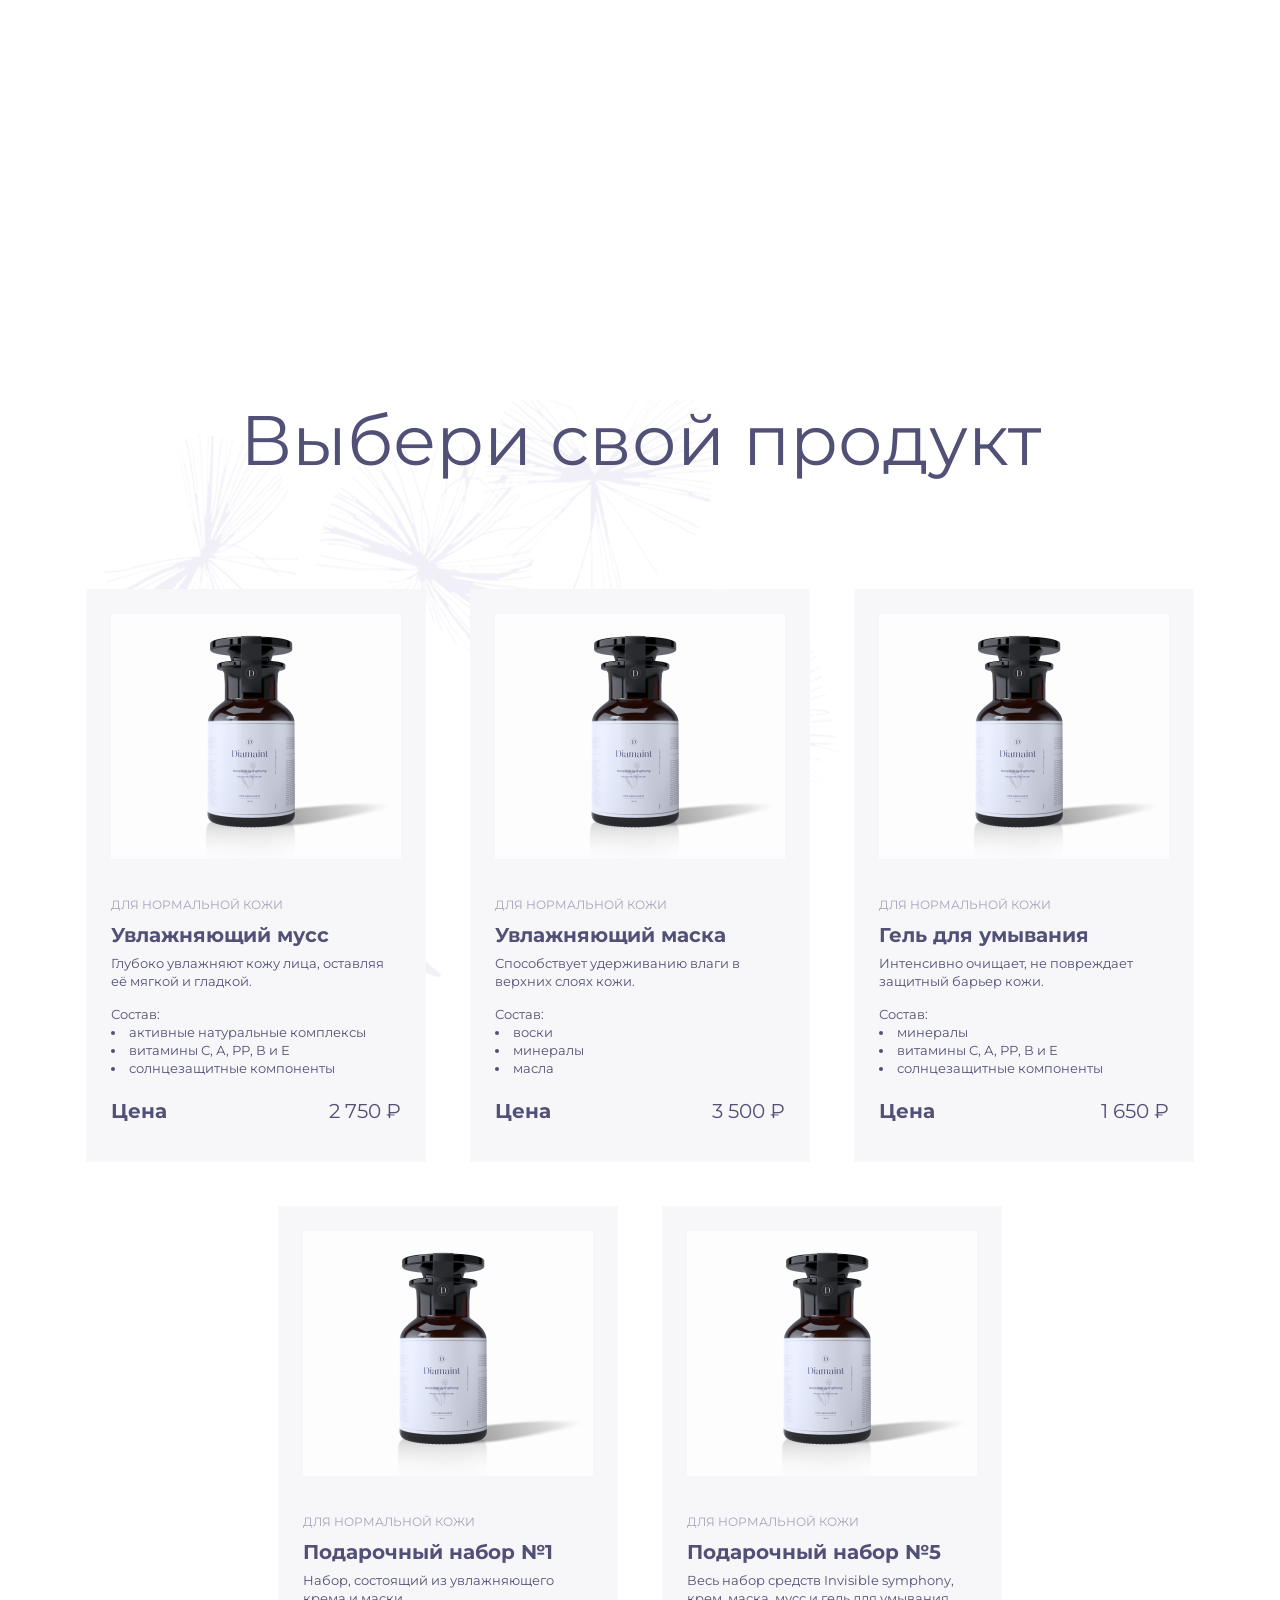
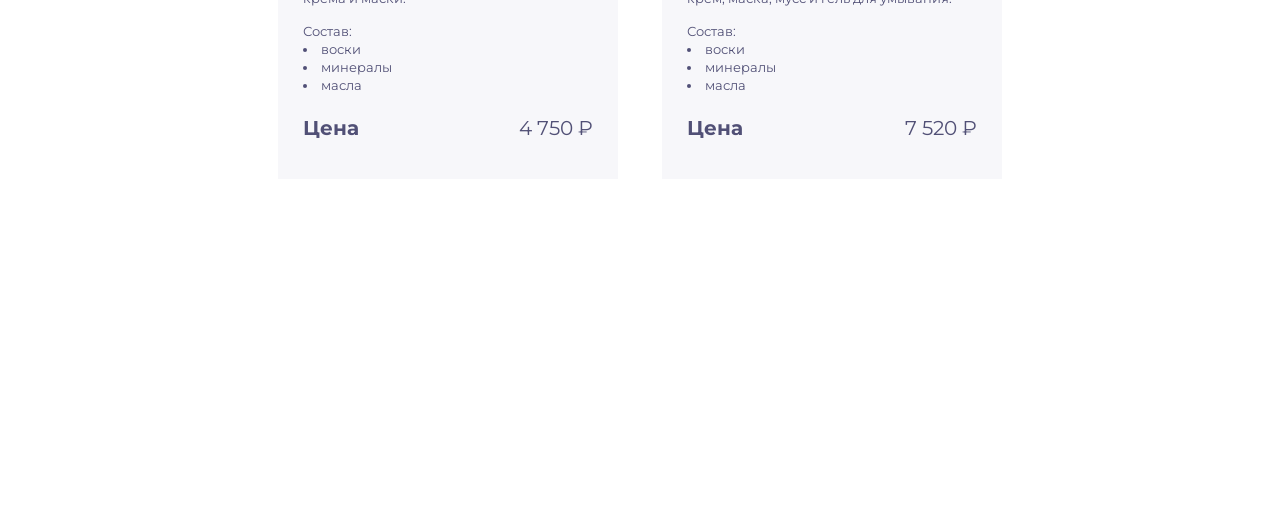
==== index.html @ 43199721 "исправление" ====
<!DOCTYPE html>
<html lang="en">
<head>
  <meta charset="UTF-8">
  <meta name="viewport" content="width=device-width, initial-scale=1.0">
  <title>Каталог продуктов</title>
  <link rel="stylesheet" href="/styles/style.css">
  <link href="https://fonts.googleapis.com/css2?family=Montserrat:wght@400;700&display=swap" rel="stylesheet">
</head>
<body>
    <main class="products-container">
      <div class="card-catalog__box">
        <h1 class="title">Выбери свой продукт</h1>
      </div>
      <div class="product-list">
        <article class="product-card">
          <img class="image" src="images/photo_1.png" alt="Увлажняющий мусс">
          <span class="product-card__caption">для нормальной кожи</span>
          <h2 class="product-card__name">Увлажняющий мусс</h2>
          <p class="product-card__description">Глубоко увлажняют кожу лица, оставляя её мягкой и гладкой.</p>
            <div class="product-card__composition">
              <p class="product-card__compound">Состав:</p>
              <ul class="product-card__components">
                <li>активные натуральные комплексы</li>
                <li>витамины С, А, РР, В и Е</li>
                <li>солнцезащитные компоненты</li>
              </ul>
            </div>
            <div class="product-card__price">
              <b>Цена</b>
              <p>2 750 &#8381;</p>
            </div>
        </article>
        <article class="product-card">
          <img class="image" src="images/photo_1.png" alt="Увлажняющий мусс">
          <span class="product-card__caption">для нормальной кожи</span>
          <h2 class="product-card__name">Увлажняющий маска</h2>
          <p class="product-card__description">Способствует удерживанию влаги в верхних слоях кожи.</p>
            <div class="product-card__composition">
              <p class="product-card__compound">Состав:</p>
              <ul class="product-card__components">
                <li>воски</li>
                <li>минералы</li>
                <li>масла</li>
              </ul>
            </div>
            <div class="product-card__price">
              <b>Цена</b>
              <p>3 500 &#8381;</p>
            </div>
        </article>
        <article class="product-card">
          <img class="image" src="images/photo_1.png" alt="Увлажняющий мусс">
          <span class="product-card__caption">для нормальной кожи</span>
          <h2 class="product-card__name">Гель для умывания</h2>
          <p class="product-card__description">Интенсивно очищает, не повреждает защитный барьер кожи.</p>
            <div class="product-card__composition">
              <p class="product-card__compound">Состав:</p>
              <ul class="product-card__components">
                <li>минералы</li>
                <li>витамины С, А, РР, В и Е</li>
                <li>солнцезащитные компоненты</li>
              </ul>
            </div>
            <div class="product-card__price">
              <b>Цена</b>
              <p>1 650 &#8381;</p>
            </div>
        </article>
        <article class="product-card">
          <img class="image" src="images/photo_1.png" alt="Увлажняющий мусс">
          <span class="product-card__caption">для нормальной кожи</span>
          <h2 class="product-card__name">Подарочный набор №1</h2>
          <p class="product-card__description">Набор, состоящий из увлажняющего крема и маски.</p>
            <div class="product-card__composition">
              <p class="product-card__compound">Состав:</p>
              <ul class="product-card__components">
                <li>воски</li>
                <li>минералы</li>
                <li>масла</li>
              </ul>
            </div>
            <div class="product-card__price">
              <b>Цена</b>
              <p>4 750 &#8381;</p>
            </div>
        </article>
        <article class="product-card">
          <img class="image" src="images/photo_1.png" alt="Увлажняющий мусс">
          <span class="product-card__caption">для нормальной кожи</span>
          <h2 class="product-card__name">Подарочный набор №5</h2>
          <p class="product-card__description">Весь набор средств Invisible symphony, крем, маска, мусс и гель для умывания.</p>
            <div class="product-card__composition">
              <p class="product-card__compound">Состав:</p>
              <ul class="product-card__components">
                <li>воски</li>
                <li>минералы</li>
                <li>масла</li>
              </ul>
            </div>
            <div class="product-card__price">
              <b>Цена</b>
              <p>7 520 &#8381;</p>
            </div>
        </article>
      </div>
    </main>
</body>
</html>
---- styles/style.css ----
*,
*::before,
*::after {
    font-family: "Montserrat", Arial, sans-serif;
    box-sizing: border-box;
    margin: 0;
    padding: 0;
}

body {
  font-size: 13px;
  line-height: 18px;
  background-color: #FFFFFF;
}

.title {
    font-size: 70px;
    font-weight: 400;
    line-height: 78px;
    letter-spacing: 0%;
    text-align: center;
    color: #515076;
}

.products-container {
    margin-left: auto;
    margin-right: auto;
    width: 1280px;
    margin-top: 400px;
    height: 1715px;
    padding: 1px;
    background-image: url("/images/photo_6.png");
    background-repeat: no-repeat;
    background-size: 790px 697px;
    background-position: 85px -1px;
}

.product-list {
    display: flex;
    flex-wrap: wrap;
    justify-content: center;
    gap: 44px;
    margin-left: 85px;
    margin-right: 85px;
    margin-top: 110px;
 }
 
.image {
    width: 290px;
    height: 245px;
    margin-bottom: 30px;
}

.product-card {
    width: 340px;
    height: 573px;
    padding: 25px;
    background-color: #F7F7FA
}

.product-card__caption {
    font-weight: 400;
    font-size: 12px; 
    line-height: 24px;
    letter-spacing: 0%;
    text-transform: uppercase;
    color: #A5A3B9;
    margin-top: 30px;
}

.product-card__name {
    margin-top: 5px;
    letter-spacing: 0%;
    color: #515076;
    font-weight: 700;
    font-size: 20px;
    line-height: 27px;
}

.cards-catalog__box {
    width: 846px;
    height: 78px;
    margin-left: 217px;
    margin-top: 220px;
}

.product-card__description {
    font-weight: 400; 
    font-size: 13px;
    line-height: 18px;
    letter-spacing: 0%;
    margin-top: 5px;
    color: #515076;
}

.product-card__composition {
    font-size: 13px;
    margin-top: 15px;
    line-height: 18px;
    color: #515076;
}

.product-card__compound {
    font-weight: 400;
    font-style: normal;
    font-size: 13px;
    line-height: 18px;
    letter-spacing: 0%;
    margin-top: 15px;
}

.product-card__components {
    margin-left: 0px;
    padding-left: 0px;
    list-style-position: inside;
    margin-bottom: 25px;
}

.product-card__price {
    display: flex;
    justify-content: space-between;
    margin-top: 25px;
    color: #515076;
    font-size: 20px;
}
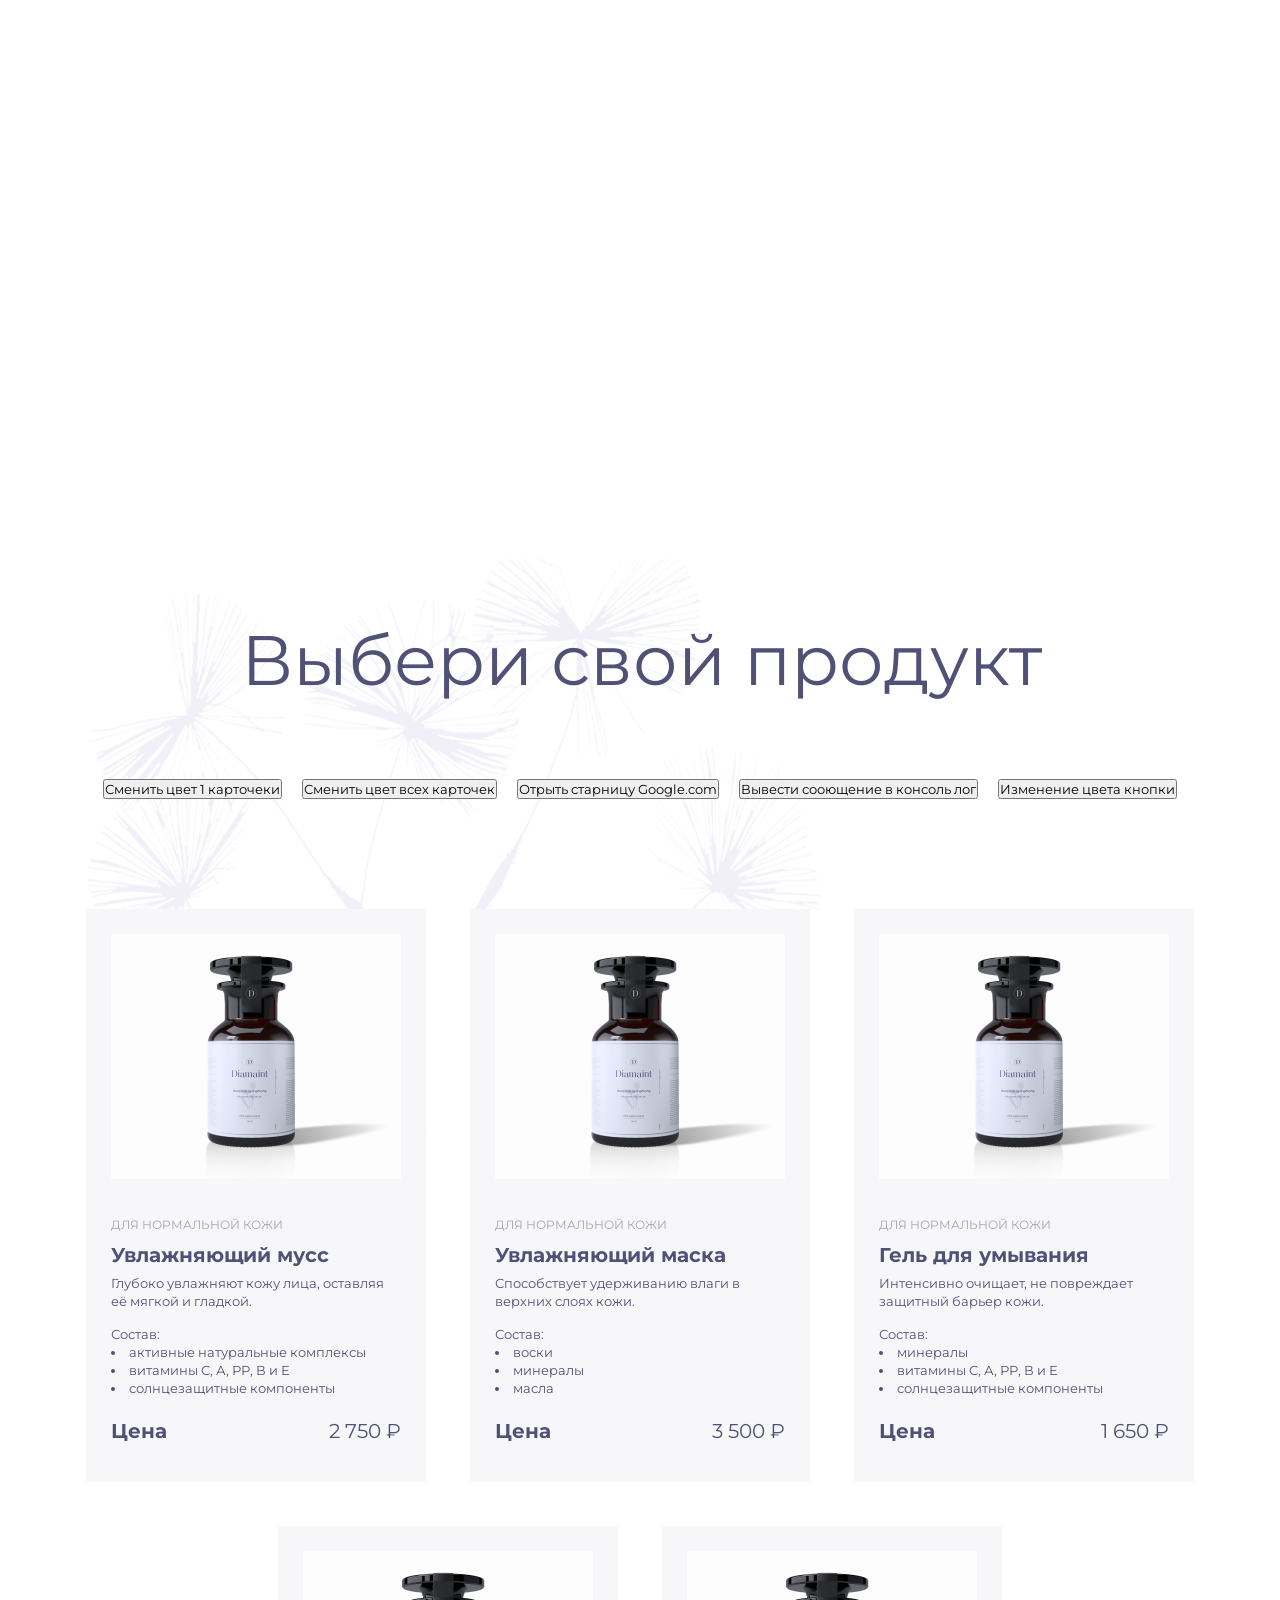
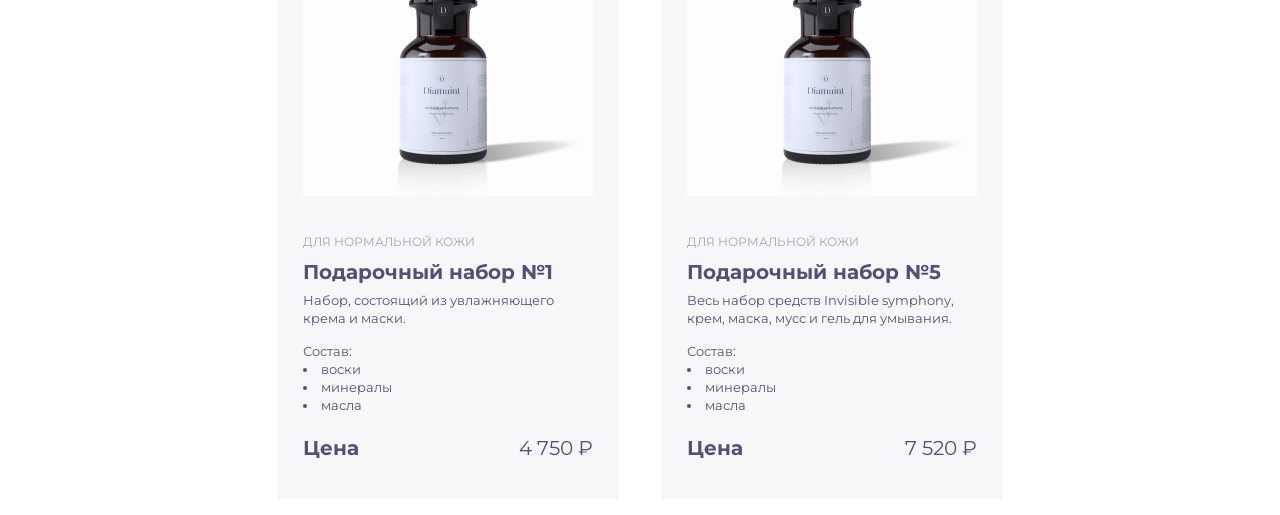
==== commit 43811f5c: "(6)-added-a-js-doc,-and-buttons" ====
--- a/index.html
+++ b/index.html
@@ -9,11 +9,19 @@
 </head>
 <body>
     <main class="products-container">
-      <div class="card-catalog__box">
+      <div class="cards-catalog__box">
         <h1 class="title">Выбери свой продукт</h1>
+      </div>
+      <div class="buttons">
+        <button id="change-color-first-card">Сменить цвет 1 карточеки</button>
+        <button id="change-color-all-card">Сменить цвет всех карточек</button>
+        <button id="open-google">Отрыть старницу Google.com</button>
+        <button id="output-console-log">Вывести сооющение в консоль лог</button>
+        <button id="change-color-button">Изменение цвета кнопки</button>
       </div>
       <div class="product-list">
         <article class="product-card">
+          <div class="bg-flower"></div>
           <img class="image" src="images/photo_1.png" alt="Увлажняющий мусс">
           <span class="product-card__caption">для нормальной кожи</span>
           <h2 class="product-card__name">Увлажняющий мусс</h2>
@@ -105,5 +113,6 @@
         </article>
       </div>
     </main>
+    <script src="main.js"></script>
 </body>
 </html>
--- a/styles/style.css
+++ b/styles/style.css
@@ -26,13 +26,22 @@
     margin-left: auto;
     margin-right: auto;
     width: 1280px;
+    height: 1715px;
     margin-top: 400px;
-    height: 1715px;
     padding: 1px;
+}
+
+.bg-flower {
+    position: absolute;
     background-image: url("/images/photo_6.png");
     background-repeat: no-repeat;
     background-size: 790px 697px;
     background-position: 85px -1px;
+    width: 100%;
+    height: 100%;
+    z-index: -1;
+    left: -100px;
+    top: -350px;
 }
 
 .product-list {
@@ -43,6 +52,7 @@
     margin-left: 85px;
     margin-right: 85px;
     margin-top: 110px;
+    position: relative;
  }
  
 .image {
@@ -82,6 +92,14 @@
     height: 78px;
     margin-left: 217px;
     margin-top: 220px;
+}
+
+.buttons{
+    margin-top: 80px;
+    display: flex;
+    /*flex-wrap: wrap;*/
+    justify-content: center;
+    gap: 20px;
 }
 
 .product-card__description {
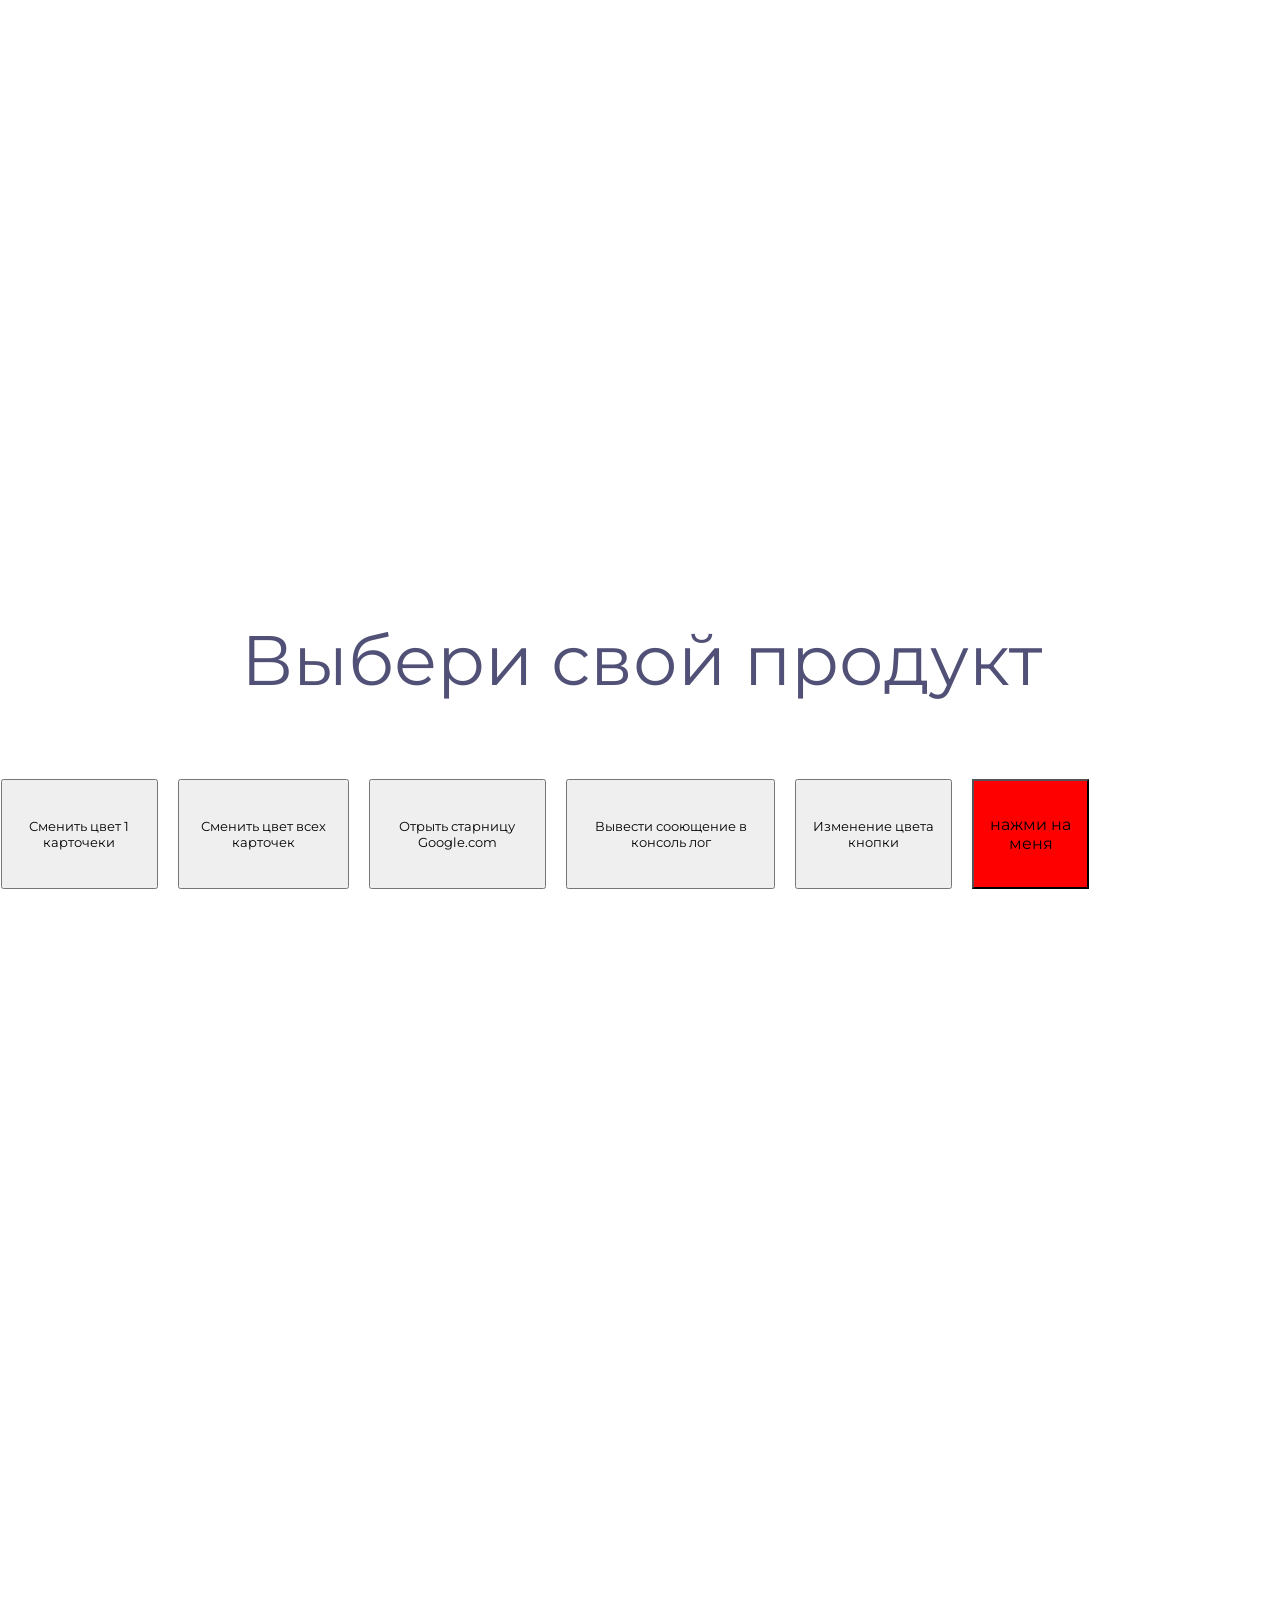
==== commit 05f0708b: "add hm10" ====
--- a/index.html
+++ b/index.html
@@ -1,4 +1,4 @@
-<!DOCTYPE html>
+<!--<!DOCTYPE html>
 <html lang="en">
 <head>
   <meta charset="UTF-8">
@@ -114,5 +114,58 @@
       </div>
     </main>
     <script src="main.js"></script>
+    <script src="homework-7.js"></script>
+    <script src="homework-8.js"></script>
+    <script src="homework-9.js"></script>
+    <script type="module" src="homework-9.js"></script>
 </body>
-</html>+</html>
+-->
+<!DOCTYPE html>
+<html lang="en">
+<head>
+  <meta charset="UTF-8">
+  <meta name="viewport" content="width=device-width, initial-scale=1.0">
+  <title>Каталог продуктов</title>
+  <link rel="stylesheet" href="/styles/style.css">
+  <link href="https://fonts.googleapis.com/css2?family=Montserrat:wght@400;700&display=swap" rel="stylesheet">
+</head>
+<body>
+    <main class="products-container">
+      <div class="cards-catalog__box">
+        <h1 class="title">Выбери свой продукт</h1>
+      </div>
+      <div class="buttons">
+        <button id="change-color-first-card">Сменить цвет 1 карточеки</button>
+        <button id="change-color-all-card">Сменить цвет всех карточек</button>
+        <button id="open-google">Отрыть старницу Google.com</button>
+        <button id="output-console-log">Вывести сооющение в консоль лог</button>
+        <button id="change-color-button">Изменение цвета кнопки</button>
+        <button class="btn">нажми на меня</button>
+        <template id="card-template">
+          <li class="product_card card">
+            <img src="" alt="" class="image" />
+            <span class="product-card__caption"></span>
+            <h2 class="product-card__name"></h2>
+            <p class="product-card__description"></p>
+            <div class="product-card__components compound">
+              <span class="product-card__name">Состав:</span>
+              <ul class="product-list"></ul>
+            </div>
+            <div class="product-card__price price">
+              <b class="title">Цена</b>
+              <span class="product-card__price"></span>
+            </div>
+          </li>
+        </template>
+        <ul id="card-list" class="product-list"></ul>
+      </div>
+    </main>
+    <script src="main.js"></script>
+    <script src="homework-7.js"></script>
+    <script src="homework-8.js"></script>
+    <script src="homework-9.js"></script>
+    <script type="module" src="homework-9.js"></script>
+    <script type="module" src="homework-10.js"></script>
+</body>
+</html>  
--- a/styles/style.css
+++ b/styles/style.css
@@ -61,7 +61,7 @@
     margin-bottom: 30px;
 }
 
-.product-card {
+.product_card {
     width: 340px;
     height: 573px;
     padding: 25px;
@@ -97,7 +97,6 @@
 .buttons{
     margin-top: 80px;
     display: flex;
-    /*flex-wrap: wrap;*/
     justify-content: center;
     gap: 20px;
 }
@@ -141,4 +140,8 @@
     color: #515076;
     font-size: 20px;
 }
- 
+
+.btn {
+    font-size: 16px;
+    background-color: red;
+}
--- a/styles/style.css
+++ b/styles/style.css
@@ -61,7 +61,7 @@
     margin-bottom: 30px;
 }
 
-.product-card {
+.product_card {
     width: 340px;
     height: 573px;
     padding: 25px;
@@ -97,7 +97,6 @@
 .buttons{
     margin-top: 80px;
     display: flex;
-    /*flex-wrap: wrap;*/
     justify-content: center;
     gap: 20px;
 }
@@ -141,4 +140,8 @@
     color: #515076;
     font-size: 20px;
 }
- 
+
+.btn {
+    font-size: 16px;
+    background-color: red;
+}
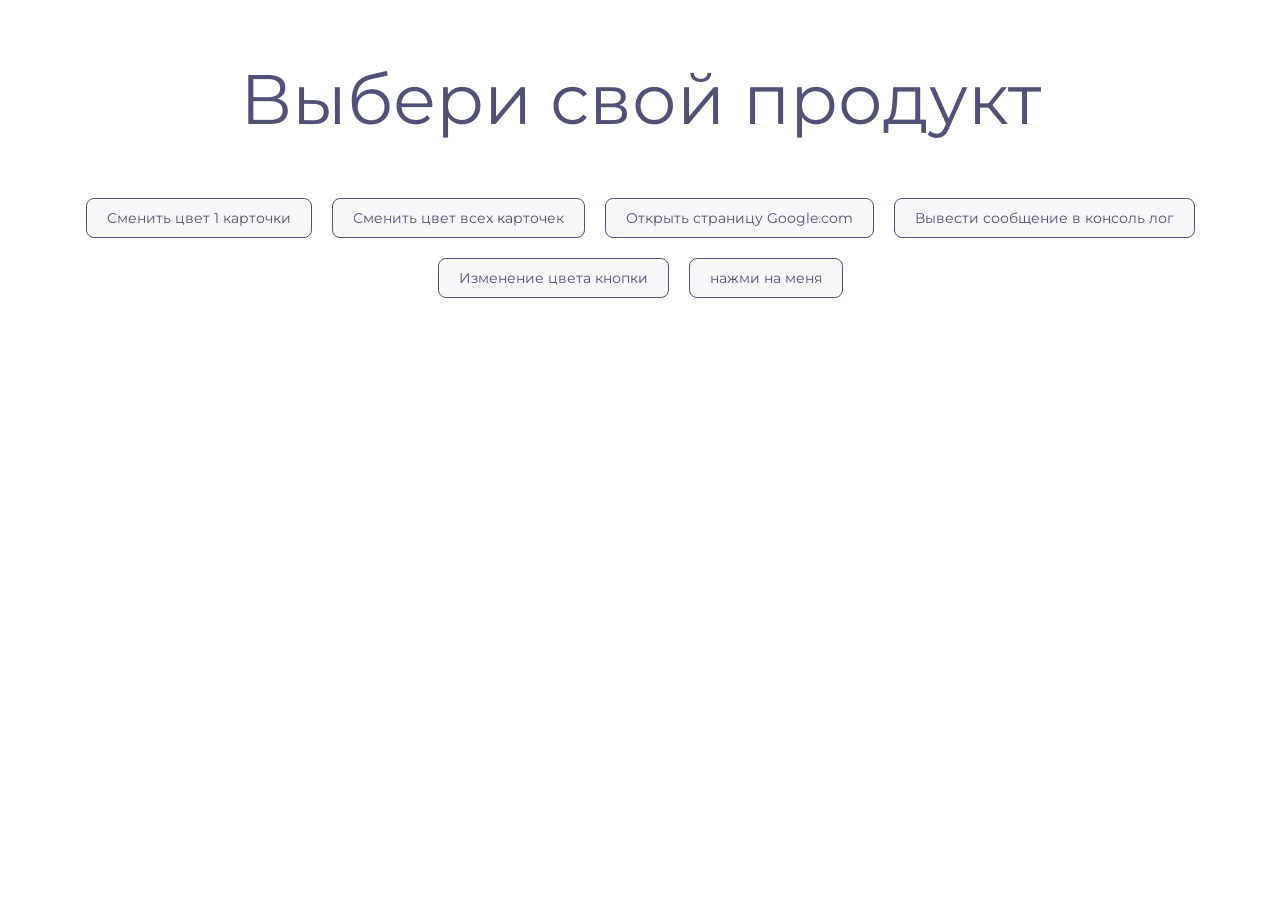
==== commit e5d7cee3: "completed-all-tasks" ====
--- a/index.html
+++ b/index.html
@@ -1,170 +1,46 @@
-<!--<!DOCTYPE html>
-<html lang="en">
-<head>
-  <meta charset="UTF-8">
-  <meta name="viewport" content="width=device-width, initial-scale=1.0">
-  <title>Каталог продуктов</title>
-  <link rel="stylesheet" href="/styles/style.css">
-  <link href="https://fonts.googleapis.com/css2?family=Montserrat:wght@400;700&display=swap" rel="stylesheet">
-</head>
-<body>
-    <main class="products-container">
-      <div class="cards-catalog__box">
-        <h1 class="title">Выбери свой продукт</h1>
-      </div>
-      <div class="buttons">
-        <button id="change-color-first-card">Сменить цвет 1 карточеки</button>
-        <button id="change-color-all-card">Сменить цвет всех карточек</button>
-        <button id="open-google">Отрыть старницу Google.com</button>
-        <button id="output-console-log">Вывести сооющение в консоль лог</button>
-        <button id="change-color-button">Изменение цвета кнопки</button>
-      </div>
-      <div class="product-list">
-        <article class="product-card">
-          <div class="bg-flower"></div>
-          <img class="image" src="images/photo_1.png" alt="Увлажняющий мусс">
-          <span class="product-card__caption">для нормальной кожи</span>
-          <h2 class="product-card__name">Увлажняющий мусс</h2>
-          <p class="product-card__description">Глубоко увлажняют кожу лица, оставляя её мягкой и гладкой.</p>
-            <div class="product-card__composition">
-              <p class="product-card__compound">Состав:</p>
-              <ul class="product-card__components">
-                <li>активные натуральные комплексы</li>
-                <li>витамины С, А, РР, В и Е</li>
-                <li>солнцезащитные компоненты</li>
-              </ul>
-            </div>
-            <div class="product-card__price">
-              <b>Цена</b>
-              <p>2 750 &#8381;</p>
-            </div>
-        </article>
-        <article class="product-card">
-          <img class="image" src="images/photo_1.png" alt="Увлажняющий мусс">
-          <span class="product-card__caption">для нормальной кожи</span>
-          <h2 class="product-card__name">Увлажняющий маска</h2>
-          <p class="product-card__description">Способствует удерживанию влаги в верхних слоях кожи.</p>
-            <div class="product-card__composition">
-              <p class="product-card__compound">Состав:</p>
-              <ul class="product-card__components">
-                <li>воски</li>
-                <li>минералы</li>
-                <li>масла</li>
-              </ul>
-            </div>
-            <div class="product-card__price">
-              <b>Цена</b>
-              <p>3 500 &#8381;</p>
-            </div>
-        </article>
-        <article class="product-card">
-          <img class="image" src="images/photo_1.png" alt="Увлажняющий мусс">
-          <span class="product-card__caption">для нормальной кожи</span>
-          <h2 class="product-card__name">Гель для умывания</h2>
-          <p class="product-card__description">Интенсивно очищает, не повреждает защитный барьер кожи.</p>
-            <div class="product-card__composition">
-              <p class="product-card__compound">Состав:</p>
-              <ul class="product-card__components">
-                <li>минералы</li>
-                <li>витамины С, А, РР, В и Е</li>
-                <li>солнцезащитные компоненты</li>
-              </ul>
-            </div>
-            <div class="product-card__price">
-              <b>Цена</b>
-              <p>1 650 &#8381;</p>
-            </div>
-        </article>
-        <article class="product-card">
-          <img class="image" src="images/photo_1.png" alt="Увлажняющий мусс">
-          <span class="product-card__caption">для нормальной кожи</span>
-          <h2 class="product-card__name">Подарочный набор №1</h2>
-          <p class="product-card__description">Набор, состоящий из увлажняющего крема и маски.</p>
-            <div class="product-card__composition">
-              <p class="product-card__compound">Состав:</p>
-              <ul class="product-card__components">
-                <li>воски</li>
-                <li>минералы</li>
-                <li>масла</li>
-              </ul>
-            </div>
-            <div class="product-card__price">
-              <b>Цена</b>
-              <p>4 750 &#8381;</p>
-            </div>
-        </article>
-        <article class="product-card">
-          <img class="image" src="images/photo_1.png" alt="Увлажняющий мусс">
-          <span class="product-card__caption">для нормальной кожи</span>
-          <h2 class="product-card__name">Подарочный набор №5</h2>
-          <p class="product-card__description">Весь набор средств Invisible symphony, крем, маска, мусс и гель для умывания.</p>
-            <div class="product-card__composition">
-              <p class="product-card__compound">Состав:</p>
-              <ul class="product-card__components">
-                <li>воски</li>
-                <li>минералы</li>
-                <li>масла</li>
-              </ul>
-            </div>
-            <div class="product-card__price">
-              <b>Цена</b>
-              <p>7 520 &#8381;</p>
-            </div>
-        </article>
-      </div>
-    </main>
-    <script src="main.js"></script>
-    <script src="homework-7.js"></script>
-    <script src="homework-8.js"></script>
-    <script src="homework-9.js"></script>
-    <script type="module" src="homework-9.js"></script>
-</body>
-</html>
--->
 <!DOCTYPE html>
 <html lang="en">
 <head>
   <meta charset="UTF-8">
   <meta name="viewport" content="width=device-width, initial-scale=1.0">
   <title>Каталог продуктов</title>
-  <link rel="stylesheet" href="/styles/style.css">
+  <link rel="stylesheet" href="./styles/style.css">
   <link href="https://fonts.googleapis.com/css2?family=Montserrat:wght@400;700&display=swap" rel="stylesheet">
 </head>
 <body>
     <main class="products-container">
       <div class="cards-catalog__box">
-        <h1 class="title">Выбери свой продукт</h1>
+          <h1 class="title">Выбери свой продукт</h1>
       </div>
       <div class="buttons">
-        <button id="change-color-first-card">Сменить цвет 1 карточеки</button>
-        <button id="change-color-all-card">Сменить цвет всех карточек</button>
-        <button id="open-google">Отрыть старницу Google.com</button>
-        <button id="output-console-log">Вывести сооющение в консоль лог</button>
-        <button id="change-color-button">Изменение цвета кнопки</button>
-        <button class="btn">нажми на меня</button>
-        <template id="card-template">
-          <li class="product_card card">
-            <img src="" alt="" class="image" />
-            <span class="product-card__caption"></span>
-            <h2 class="product-card__name"></h2>
-            <p class="product-card__description"></p>
-            <div class="product-card__components compound">
-              <span class="product-card__name">Состав:</span>
-              <ul class="product-list"></ul>
-            </div>
-            <div class="product-card__price price">
-              <b class="title">Цена</b>
-              <span class="product-card__price"></span>
-            </div>
+          <button id="change-color-first-card">Сменить цвет 1 карточки</button>
+          <button id="change-color-all-card">Сменить цвет всех карточек</button>
+          <button id="open-google">Открыть страницу Google.com</button>
+          <button id="output-console-log">Вывести сообщение в консоль лог</button>
+          <button id="change-color-button">Изменение цвета кнопки</button>
+          <button class="btn" id="change-color-me-button">нажми на меня</button>
+      </div>
+      <ul id="card-list" class="product-list"></ul>
+      <template id="card-template">
+          <li class="product-card card">
+              <img src="" alt="" class="image" />
+              <span class="product-card__caption"></span>
+              <h2 class="product-card__name"></h2>
+              <p class="product-card__description"></p>
+              <div class="product-card__components compound">
+                  <span class="product-card__name">Состав:</span>
+                  <ul class="product-list"></ul>
+              </div>
+              <div class="product-card__price price">
+                  <b class="title">Цена</b>
+                  <span class="product-card__price"></span>
+              </div>
           </li>
-        </template>
-        <ul id="card-list" class="product-list"></ul>
-      </div>
+      </template>
     </main>
     <script src="main.js"></script>
     <script src="homework-7.js"></script>
     <script src="homework-8.js"></script>
-    <script src="homework-9.js"></script>
     <script type="module" src="homework-9.js"></script>
     <script type="module" src="homework-10.js"></script>
 </body>
--- a/styles/style.css
+++ b/styles/style.css
@@ -8,71 +8,94 @@
 }
 
 body {
-  font-size: 13px;
-  line-height: 18px;
-  background-color: #FFFFFF;
+    font-size: 13px;
+    line-height: 18px;
+    background-color: #FFFFFF;
 }
 
+/*Заголовок*/
 .title {
     font-size: 70px;
     font-weight: 400;
     line-height: 78px;
-    letter-spacing: 0%;
     text-align: center;
     color: #515076;
 }
 
+/*Контейнер страницы*/
 .products-container {
-    margin-left: auto;
-    margin-right: auto;
-    width: 1280px;
-    height: 1715px;
-    margin-top: 400px;
-    padding: 1px;
+    max-width: 1280px;
+    margin: 40px auto 0;
+    padding: 0 40px;
 }
 
-.bg-flower {
-    position: absolute;
-    background-image: url("/images/photo_6.png");
-    background-repeat: no-repeat;
-    background-size: 790px 697px;
-    background-position: 85px -1px;
-    width: 100%;
-    height: 100%;
-    z-index: -1;
-    left: -100px;
-    top: -350px;
+.cards-catalog__box {
+    margin: 60px auto 0;
+    text-align: center;
 }
 
-.product-list {
+/*Кнопки сверху в ряд*/
+/*Отстпупы кнопок*/
+.buttons {
+    display: flex;
+    flex-wrap: wrap;
+    justify-content: center;
+    gap: 20px;
+    margin-top: 60px;
+}
+
+/*Стили*/
+.buttons button {
+    padding: 10px 20px;
+    font-size: 14px;
+    border: 1px solid #515076;
+    border-radius: 8px;
+    background-color: #F7F7FA;
+    color: #515076;
+    cursor: pointer;
+}
+
+/*кнопка нажми на меня*/
+.btn {
+    font-size: 16px;
+    background-color: #515076;
+    color: #fff;
+    border: none;
+    border-radius: 8px;
+    padding: 10px 20px;
+    cursor: pointer;
+}
+
+/*Список карточек*/
+#card-list {
     display: flex;
     flex-wrap: wrap;
     justify-content: center;
     gap: 44px;
-    margin-left: 85px;
-    margin-right: 85px;
-    margin-top: 110px;
-    position: relative;
- }
- 
+    margin-top: 80px;
+    padding: 0;
+    list-style: none;
+}
+
+/*Карточка*/
+.product-card {
+    width: 340px;
+    padding: 25px;
+    background-color: #F7F7FA;
+    border-radius: 12px;
+}
+
 .image {
     width: 290px;
     height: 245px;
     margin-bottom: 30px;
-}
-
-.product_card {
-    width: 340px;
-    height: 573px;
-    padding: 25px;
-    background-color: #F7F7FA
+    object-fit: cover;
 }
 
 .product-card__caption {
-    font-weight: 400;
-    font-size: 12px; 
+    display: block;
+    font-size: 12px;
     line-height: 24px;
-    letter-spacing: 0%;
     text-transform: uppercase;
     color: #A5A3B9;
     margin-top: 30px;
@@ -80,32 +103,15 @@
 
 .product-card__name {
     margin-top: 5px;
-    letter-spacing: 0%;
     color: #515076;
     font-weight: 700;
     font-size: 20px;
     line-height: 27px;
 }
 
-.cards-catalog__box {
-    width: 846px;
-    height: 78px;
-    margin-left: 217px;
-    margin-top: 220px;
-}
-
-.buttons{
-    margin-top: 80px;
-    display: flex;
-    justify-content: center;
-    gap: 20px;
-}
-
 .product-card__description {
-    font-weight: 400; 
     font-size: 13px;
     line-height: 18px;
-    letter-spacing: 0%;
     margin-top: 5px;
     color: #515076;
 }
@@ -118,19 +124,22 @@
 }
 
 .product-card__compound {
-    font-weight: 400;
-    font-style: normal;
     font-size: 13px;
     line-height: 18px;
-    letter-spacing: 0%;
     margin-top: 15px;
 }
 
 .product-card__components {
-    margin-left: 0px;
-    padding-left: 0px;
     list-style-position: inside;
     margin-bottom: 25px;
+}
+
+/* Список состава внутри карточки */
+.product-card__components .product-list {
+    display: block;
+    margin: 0;
+    padding-left: 20px;
+    list-style: disc;
 }
 
 .product-card__price {
@@ -139,9 +148,4 @@
     margin-top: 25px;
     color: #515076;
     font-size: 20px;
-}
-
-.btn {
-    font-size: 16px;
-    background-color: red;
 }
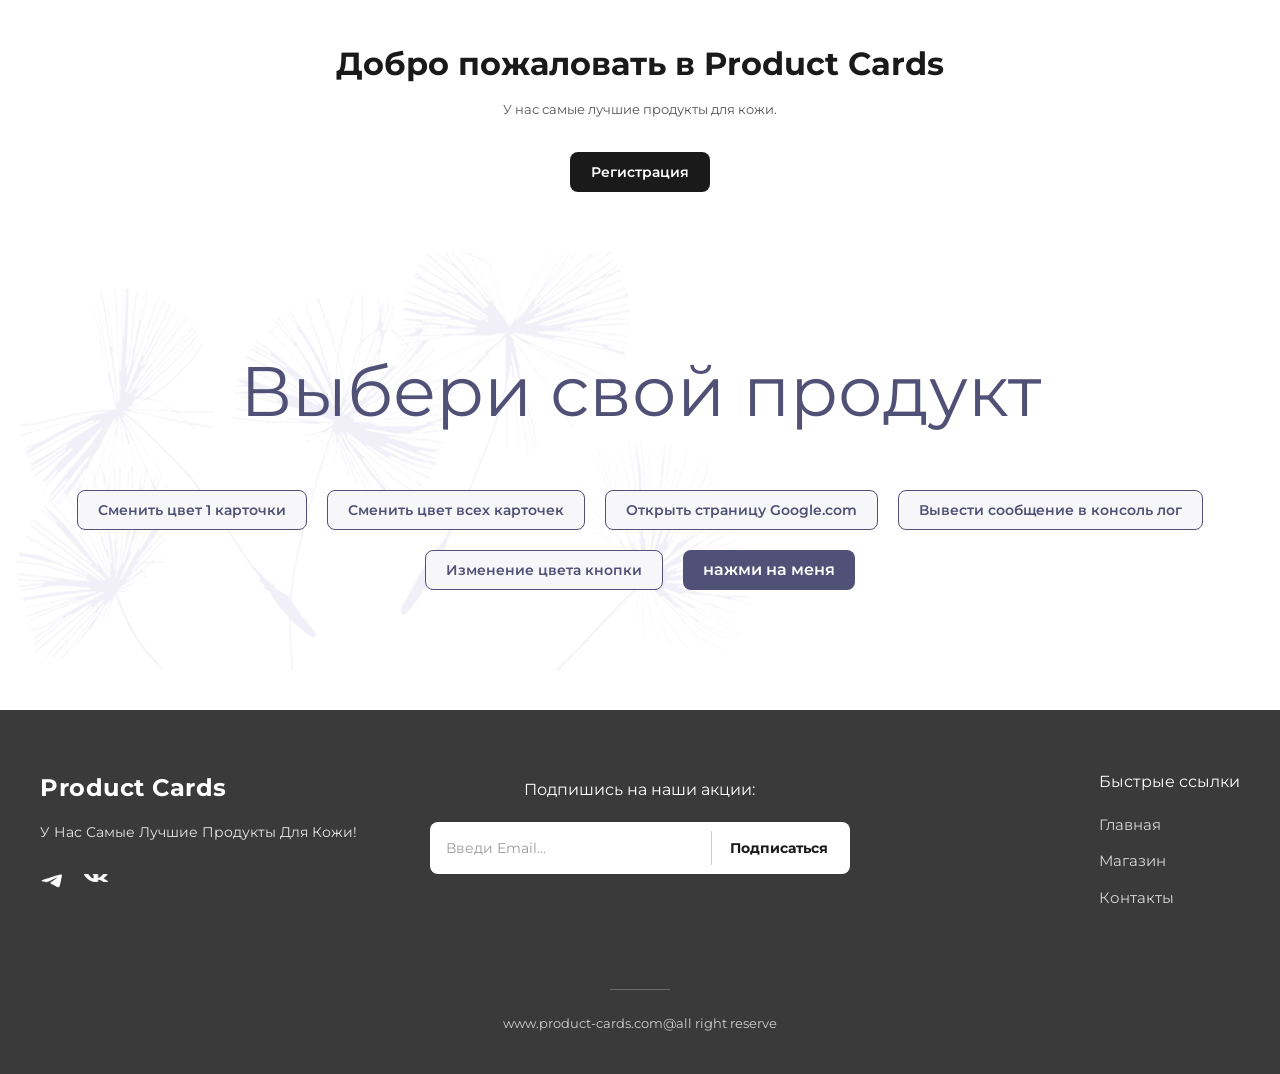
==== commit 24aa3c26: "homework_11 Completed-all-tasks" ====
--- a/index.html
+++ b/index.html
@@ -1,47 +1,174 @@
 <!DOCTYPE html>
-<html lang="en">
+<html lang="ru">
 <head>
   <meta charset="UTF-8">
   <meta name="viewport" content="width=device-width, initial-scale=1.0">
-  <title>Каталог продуктов</title>
-  <link rel="stylesheet" href="./styles/style.css">
+  <title>Product Cards — каталог, футер, модальное окно</title>
+  <link rel="preconnect" href="https://fonts.googleapis.com">
+  <link rel="preconnect" href="https://fonts.gstatic.com" crossorigin>
   <link href="https://fonts.googleapis.com/css2?family=Montserrat:wght@400;700&display=swap" rel="stylesheet">
+  <link rel="stylesheet" href="style_footer.css">
 </head>
 <body>
-    <main class="products-container">
-      <div class="cards-catalog__box">
-          <h1 class="title">Выбери свой продукт</h1>
+  <main class="page">
+    <h1>Добро пожаловать в Product Cards</h1>
+    <p>У нас самые лучшие продукты для кожи.</p>
+    <button type="button" class="btn btn--primary" id="openModalBtn">
+      Регистрация
+    </button>
+  </main>
+
+  <main class="products-container">
+    <div class="cards-catalog__box">
+      <h1 class="title">Выбери свой продукт</h1>
+    </div>
+
+    <div class="buttons">
+      <button id="change-color-first-card">Сменить цвет 1 карточки</button>
+      <button id="change-color-all-card">Сменить цвет всех карточек</button>
+      <button id="open-google">Открыть страницу Google.com</button>
+      <button id="output-console-log">Вывести сообщение в консоль лог</button>
+      <button id="change-color-button">Изменение цвета кнопки</button>
+      <button class="btn">нажми на меня</button>
+    </div>
+
+    <ul id="card-list" class="product-list"></ul>
+
+    <template id="card-template">
+      <li class="product-card card">
+        <img src="" alt="" class="image" />
+        <span class="product-card__caption"></span>
+        <h2 class="product-card__name"></h2>
+        <p class="product-card__description"></p>
+        <div class="product-card__components">
+          <span class="product-card__name">Состав:</span>
+          <ul class="product-list"></ul>
+        </div>
+        <div class="product-card__price price">
+          <b class="title">Цена</b>
+          <span class="product-card__price"></span>
+        </div>
+      </li>
+    </template>
+  </main>
+
+  <footer class="footer">
+    <div class="footer__container">
+      <div class="footer__top">
+        <section class="footer__brand" aria-labelledby="footer-brand-title">
+          <h2 id="footer-brand-title" class="footer__logo">Product Cards</h2>
+          <p class="footer__tagline">У Нас Самые Лучшие Продукты Для Кожи!</p>
+
+          <ul class="footer__socials" aria-label="Социальные сети">
+            <li>
+              <a href="#" aria-label="Telegram"><img src="images/telegram-icon.png" alt="Telegram" width="24" height="18"></a>
+            </li>
+            <li>
+              <a href="#" aria-label="VK"><img src="images/vk-icon.png" alt="VK" width="24" height="14"></a>
+            </li>
+          </ul>
+        </section>
+
+        <section class="footer__subscribe" aria-labelledby="footer-subscribe-title">
+          <h2 id="footer-subscribe-title" class="footer__subscribe-title">Подпишись на наши акции:</h2>
+
+          <form class="subscribe-form"  novalidate>
+            <label class="visually-hidden" for="subscribe-email">Email</label>
+            <input id="subscribe-email" class="subscribe-form__input" type="email" name="email" placeholder="Введи Email..." required>
+            <button class="subscribe-form__button" type="submit">Подписаться</button>
+          </form>
+        </section>
+
+        <nav class="footer__nav" aria-labelledby="footer-nav-title">
+          <h2 id="footer-nav-title" class="footer__nav-title">Быстрые ссылки</h2>
+          <ul class="footer__nav-list">
+            <li><a href="#">Главная</a></li>
+            <li><a href="#">Магазин</a></li>
+            <li><a href="#">Контакты</a></li>
+          </ul>
+        </nav>
       </div>
-      <div class="buttons">
-          <button id="change-color-first-card">Сменить цвет 1 карточки</button>
-          <button id="change-color-all-card">Сменить цвет всех карточек</button>
-          <button id="open-google">Открыть страницу Google.com</button>
-          <button id="output-console-log">Вывести сообщение в консоль лог</button>
-          <button id="change-color-button">Изменение цвета кнопки</button>
-          <button class="btn" id="change-color-me-button">нажми на меня</button>
+
+      <div class="footer__bottom">
+        <hr class="footer__divider" aria-hidden="true">
+        <p class="footer__copyright">www.product-cards.com@all right reserve</p>
       </div>
-      <ul id="card-list" class="product-list"></ul>
-      <template id="card-template">
-          <li class="product-card card">
-              <img src="" alt="" class="image" />
-              <span class="product-card__caption"></span>
-              <h2 class="product-card__name"></h2>
-              <p class="product-card__description"></p>
-              <div class="product-card__components compound">
-                  <span class="product-card__name">Состав:</span>
-                  <ul class="product-list"></ul>
-              </div>
-              <div class="product-card__price price">
-                  <b class="title">Цена</b>
-                  <span class="product-card__price"></span>
-              </div>
-          </li>
-      </template>
-    </main>
-    <script src="main.js"></script>
-    <script src="homework-7.js"></script>
-    <script src="homework-8.js"></script>
-    <script type="module" src="homework-9.js"></script>
-    <script type="module" src="homework-10.js"></script>
+
+    </div>
+  </footer>
+
+  <div class="overlay" id="overlay" role="dialog" aria-modal="true" aria-labelledby="modalTitle" hidden>
+
+    <div class="modal" role="document">
+      <header class="modal__header">
+        <h2 class="modal__title" id="modalTitle">Регистрация</h2>
+        <button
+          type="button" class="modal__close" id="closeModalBtn"
+          aria-label="Закрыть окно">&times;</button>
+      </header>
+
+      <form class="modal__form" id="registerForm" novalidate>
+
+        <div class="form-field">
+          <label for="firstName">Имя</label>
+          <input
+            type="text" id="firstName" name="firstName"
+            placeholder="Введите имя" required minlength="2" maxlength="30" pattern="[A-Za-zА-Яа-яЁё\s\-]+"
+            title="Только буквы, пробелы и дефис, от 2 до 30 символов">
+        </div>
+
+        <div class="form-field">
+          <label for="lastName">Фамилия</label>
+          <input
+            type="text" id="lastName" name="lastName"
+            placeholder="Введите фамилию" required minlength="2" maxlength="30" pattern="[A-Za-zА-Яа-яЁё\s\-]+"
+            title="Только буквы, пробелы и дефис, от 2 до 30 символов">
+        </div>
+
+        <div class="form-field">
+          <label for="birthDate">Дата рождения</label>
+          <input
+            type="date" id="birthDate" name="birthDate"
+            required max="2012-12-31">
+        </div>
+
+        <div class="form-field">
+          <label for="login">Логин</label>
+          <input
+            type="text" id="login" name="login"
+            placeholder="Придумайте логин" required minlength="4" maxlength="20" pattern="[A-Za-z0-9_]+"
+            title="Латиница, цифры и _, от 4 до 20 символов">
+        </div>
+
+        <div class="form-field">
+          <label for="password">Пароль</label>
+          <input
+            type="password" id="password" name="password"
+            placeholder="Минимум 6 символов" required minlength="6">
+        </div>
+
+        <div class="form-field">
+          <label for="passwordRepeat">Повторите пароль</label>
+          <input
+            type="password" id="passwordRepeat" name="passwordRepeat"
+            placeholder="Повторите пароль" required minlength="6">
+        </div>
+
+        <footer class="modal__footer">
+          <button type="button" class="btn btn--ghost" id="cancelBtn">Отмена</button>
+          <button type="submit" class="btn btn--primary">Зарегистрироваться</button>
+        </footer>
+
+      </form>
+    </div>
+  </div>
+
+  <script src="main.js"></script>
+  <script src="homework-7.js"></script>
+  <script src="homework-8.js"></script>
+  <script type="module" src="homework-9.js"></script>
+  <script type="module" src="homework-10.js"></script>
+  <script type="module" src="homework-11.js"></script>
+
 </body>
-</html>  +</html>
--- a/style_footer.css
+++ b/style_footer.css
@@ -0,0 +1,403 @@
+   *, *::before, *::after {
+    box-sizing: border-box; 
+    margin: 0;
+    padding: 0;
+    font-family: "Montserrat", Arial, sans-serif;
+  }
+  
+  html { scroll-behavior: smooth; }
+  
+  body {
+    font-size: 13px;
+    line-height: 1.5;
+    background: #fff;
+    color: #1a1a1a;
+    min-height: 100vh;
+    display: flex;
+    flex-direction: column;
+  }
+  body.modal-open { overflow: hidden; }
+  
+  .visually-hidden {
+    position: absolute;
+    width: 1px;
+    height: 1px;
+    margin: -1px;
+    overflow: hidden;
+    clip: rect(0,0,0,0);
+    white-space: nowrap;
+    border: 0;
+  }
+  
+  .btn, .buttons button {
+    font-size: 14px;
+    font-weight: 600;
+    padding: 10px 20px;
+    border-radius: 8px;
+    cursor: pointer;
+    border: 1px solid transparent;
+    transition: background .2s, color .2s, transform .1s, opacity .2s;
+  }
+  .btn:active, .buttons button:active { transform: translateY(1px); }
+  
+  .btn--primary {
+    background: #1a1a1a;
+    color: #fff;
+  }
+  .btn--primary:hover {background: #333; }
+  .btn--ghost {
+    background: transparent;
+    color: #333;
+    border-color: #ccc;
+  }
+  .btn--ghost:hover { background: #f0f0f0; }
+  
+  .buttons {
+    display: flex;
+    flex-wrap: wrap;
+    justify-content: center;
+    gap: 20px;
+    margin-top: 60px;
+  }
+  .buttons button {
+    background: #F7F7FA;
+    color: #515076;
+    border-color: #515076; 
+  }
+  .buttons .btn {
+    background: #515076;
+    color: #fff;
+    border: none;
+    font-size: 16px;
+  }
+  
+  .page {
+    max-width: 720px;
+    width: 100%;
+    margin: 0 auto;
+    padding: 40px 24px 20px;
+    text-align: center;
+  }
+  .page h1 {
+    font-size: 32px;
+    margin-bottom: 12px;
+  }
+  .page p {
+    color: #555;
+    margin-bottom: 32px;
+  }
+  
+  .title {
+    font-size: 70px;
+    font-weight: 400;
+    line-height: 78px;
+    text-align: center;
+    color: #515076;
+  }
+  
+  .products-container {
+    max-width: 1280px;
+    margin: 40px auto 0;
+    padding: 40px;
+    background: url("images/photo_6.png") no-repeat left top / 790px 697px;
+    border-radius: 16px;
+  }
+  .cards-catalog__box { margin: 60px auto 0; text-align: center; }
+  
+  #card-list {
+    display: flex;
+    flex-wrap: wrap;
+    justify-content: center;
+    gap: 44px;
+    margin-top: 40px;
+    padding: 0;
+    list-style: none;
+  }
+  
+  .product-card {
+    width: 340px;
+    padding: 25px;
+    background: #F7F7FA;
+    border-radius: 12px;
+  }
+  .image {
+    width: 290px;
+    height: 245px;
+    margin-bottom: 30px;
+    object-fit: cover;
+  }
+  
+  .product-card__caption {
+    display: block; 
+    font-size: 12px; 
+    line-height: 24px;
+    text-transform: uppercase; 
+    color: #A5A3B9; 
+    margin-top: 30px;
+  }
+  .product-card__name {
+    margin-top: 5px;
+    color: #515076;
+    font-weight: 700;
+    font-size: 20px;
+    line-height: 27px;
+  }
+  .product-card__description { 
+    font-size: 13px;
+    line-height: 18px;
+    color: #515076;
+    margin-top: 15px;
+  }
+  .product-card__components { list-style-position: inside; margin-bottom: 25px; }
+  .product-card__components .product-list {
+    display: block;
+    margin: 0;
+    padding-left: 20px;
+    list-style: disc;
+  }
+  .product-card__price {
+    display: flex;
+    justify-content: space-between;
+    margin-top: 25px;
+    color: #515076;
+    font-size: 20px;
+  }
+  
+  .footer {
+    background: #3a3a3a;
+    color: #fff;
+    margin-top: 40px;
+    padding: 60px 24px 40px;
+  }
+  .footer__container { max-width: 1200px; margin: 0 auto; }
+  .footer__top {
+    display: grid;
+    grid-template-columns: 1fr 1.4fr 1fr;
+    gap: 40px;
+    align-items: start;
+  }
+  .footer__logo {
+    font-size: 24px;
+    font-weight: 700;
+    letter-spacing: .5px;
+    margin-bottom: 16px;
+  }
+  .footer__tagline {
+    font-size: 14px;
+    color: #e6e6e6;
+    margin-bottom: 28px;
+    max-width: 320px;
+  }
+  
+  .footer__socials {
+    list-style: none;
+    display: flex;
+    gap: 20px; }
+  .footer__socials a {
+    color: #fff;
+    display: inline-flex;
+    align-items: center;
+    justify-content: center;
+    transition: opacity .2s;
+  }
+  .footer__socials a:hover { opacity: .7; }
+  
+  .footer__subscribe {
+    display: flex;
+    flex-direction: column;
+    align-items: center;
+    text-align: center;
+    padding-top: 8px;
+  }
+  .footer__subscribe-title,
+  .footer__nav-title {
+    font-size: 16px;
+    font-weight: 400;
+    margin-bottom: 20px;
+  }
+  
+  .subscribe-form {
+    display: flex;
+    align-items: center;
+    background: #fff;
+    border-radius: 8px;
+    padding: 4px 4px 4px 16px;
+    width: 100%;
+    max-width: 420px;
+    min-height: 52px;
+  }
+  .subscribe-form__input {
+    flex: 1;
+    border: none;
+    outline: none;
+    font-size: 14px;
+    color: #333;
+    background: transparent;
+    min-width: 0;
+    padding: 8px 12px 8px 0;
+    border-right: 1px solid #ccc;
+  }
+  .subscribe-form__input::placeholder { color: #9a9a9a; }
+  .subscribe-form__button {
+    border: none;
+    background: transparent;
+    color: #1a1a1a;
+    font-size: 14px;
+    font-weight: 700;
+    cursor: pointer;
+    padding: 10px 18px;
+    white-space: nowrap;
+    transition: opacity .2s;
+  }
+  .subscribe-form__button:hover { opacity: .7; }
+  
+  .footer__nav { justify-self: end; text-align: left; }
+  .footer__nav-list {
+    list-style: none;
+    display: flex;
+    flex-direction: column;
+    gap: 14px;
+  }
+  .footer__nav-list a {
+    color: #d6d6d6;
+    text-decoration: none;
+    font-size: 15px;
+    transition: color .2s;
+  }
+  .footer__nav-list a:hover { color: #fff; }
+  
+  .footer__bottom {
+    margin-top: 80px;
+    display: flex;
+    flex-direction: column;
+    align-items: center;
+    gap: 24px;
+  }
+  .footer__divider {
+    width: 60px;
+    height: 1px;
+    border: none;
+    background: #6b6b6b;
+  }
+  .footer__copyright {
+    font-size: 13px;
+    color: #cfcfcf;
+    text-align: center;
+  }
+  
+  .overlay {
+    position: fixed;
+    inset: 0;
+    background: rgba(0,0,0,.55);
+    display: flex;
+    align-items: center;
+    justify-content: center;
+    padding: 20px;
+    z-index: 1000;
+    opacity: 0;
+    visibility: hidden;
+    transition: opacity .25s ease, visibility .25s ease;
+  }
+  .overlay.is-open { opacity: 1; visibility: visible; }
+  
+  .modal {
+    background: #fff;
+    color: #1a1a1a;
+    border-radius: 16px;
+    width: 100%;
+    max-width: 480px;
+    max-height: 90vh;
+    overflow-y: auto;
+    box-shadow: 0 24px 64px rgba(0,0,0,.35);
+    transform: translateY(16px) scale(.98);
+    transition: transform .25s ease;
+  }
+  .overlay.is-open .modal { transform: translateY(0) scale(1); }
+  
+  .modal__header {
+    display: flex;
+    justify-content: space-between;
+    align-items: center;
+    padding: 20px 24px;
+    border-bottom: 1px solid #eee;
+  }
+  .modal__title { font-size: 20px; }
+  .modal__close {
+    background: none;
+    border: none;
+    font-size: 28px;
+    line-height: 1;
+    color: #888;
+    cursor: pointer;
+    padding: 4px 10px;
+    border-radius: 8px;
+    transition: background .2s, color .2s;
+  }
+  .modal__close:hover { background: #f2f2f2; color: #000; }
+  
+  .modal__form {
+    padding: 24px;
+    display: flex;
+    flex-direction: column;
+    gap: 16px;
+  }
+  .form-field { display: flex; flex-direction: column; gap: 6px; }
+  .form-field label { font-size: 13px; font-weight: 600; color: #333; }
+  .form-field input {
+    padding: 10px 12px;
+    font-size: 14px;
+    border: 1px solid #ccc;
+    border-radius: 8px;
+    background: #fff;
+    transition: border-color .2s, box-shadow .2s;
+  }
+  .form-field input:focus {
+    outline: none;
+    border-color: #1a1a1a;
+    box-shadow: 0 0 0 3px rgba(26,26,26,.1);
+  }
+  .form-field input:user-invalid { border-color: #e04242; background: #fff5f5; }
+  
+  .modal__footer {
+    display: flex;
+    justify-content: flex-end;
+    gap: 12px;
+    margin-top: 8px;
+  }
+  
+  @media (max-width: 900px) {
+    .footer__top { grid-template-columns: 1fr 1fr; }
+    .footer__subscribe { grid-column: 1 / -1; order: -1; }
+    .footer__nav { justify-self: start; }
+  }
+  
+  @media (max-width: 600px) {
+    .footer { padding: 40px 16px 32px; }
+    .footer__top { grid-template-columns: 1fr; gap: 32px; }
+  
+    .subscribe-form {
+      flex-direction: column;
+      padding: 12px;
+      min-height: auto;
+      gap: 8px;
+    }
+
+    .subscribe-form__input {
+      width: 100%;
+      border-right: none;
+      border-bottom: 1px solid #ccc;
+      padding: 10px 0;
+    }
+    
+    .subscribe-form__button {
+      width: 100%;
+      padding: 12px;
+      background: #1a1a1a;
+      color: #fff;
+      border-radius: 6px;
+    }
+
+    .modal__form { padding: 16px; }
+    .modal__footer { flex-direction: column-reverse; }
+    .modal__footer .btn { width: 100%; }
+  }
